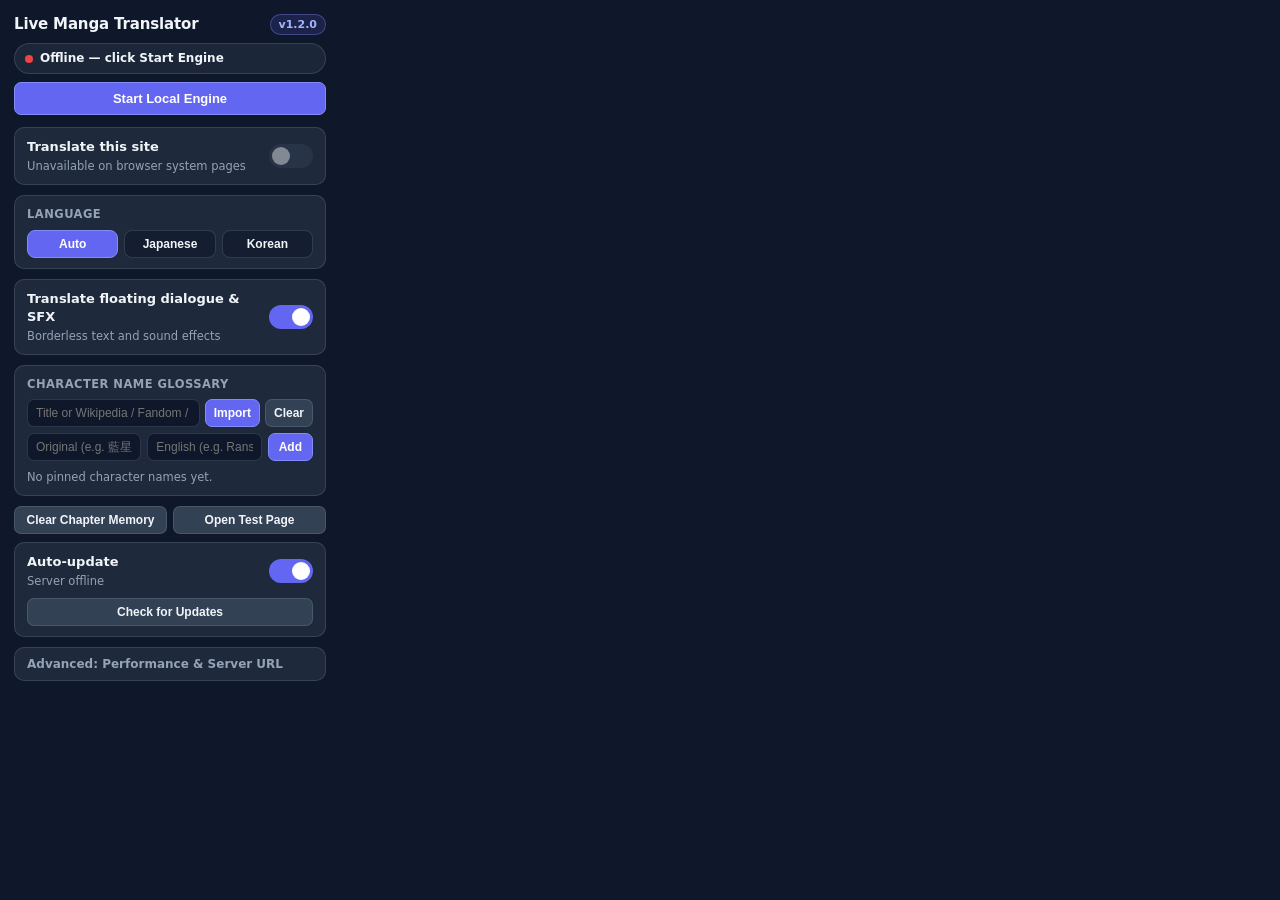
==== extension/popup.html @ 8bc72c06 "Enable full GPU offload with thermal/VRAM guards, eliminate Romaji output, and reduce extension prel" ====
<!DOCTYPE html>
<html lang="en">
<head>
  <meta charset="UTF-8" />
  <meta name="viewport" content="width=device-width, initial-scale=1.0" />
  <title>Live Manga &amp; Manhwa Translator</title>
  <style>
    :root {
      color-scheme: dark;
      --bg: #0f172a;
      --card: #1e293b;
      --border: rgba(148, 163, 184, 0.22);
      --text: #f1f5f9;
      --muted: #94a3b8;
      --accent: #6366f1;
      --accent-hover: #4f46e5;
      --ok: #22c55e;
      --warn: #f59e0b;
      --err: #ef4444;
    }

    * {
      box-sizing: border-box;
    }

    body {
      margin: 0;
      padding: 14px;
      width: 340px;
      background: var(--bg);
      color: var(--text);
      font-family: "Segoe UI", system-ui, -apple-system, sans-serif;
      font-size: 13px;
      line-height: 1.4;
    }

    .header {
      display: flex;
      flex-direction: column;
      gap: 8px;
      margin-bottom: 12px;
    }

    .title-row {
      display: flex;
      align-items: center;
      justify-content: space-between;
      gap: 8px;
    }

    .title {
      font-size: 15px;
      font-weight: 700;
      letter-spacing: -0.01em;
    }

    .version-badge {
      font-size: 11px;
      font-weight: 600;
      color: #a5b4fc;
      background: rgba(99, 102, 241, 0.16);
      border: 1px solid rgba(129, 140, 248, 0.35);
      border-radius: 999px;
      padding: 2px 8px;
      white-space: nowrap;
      flex-shrink: 0;
    }

    .status-pill {
      display: inline-flex;
      align-items: center;
      gap: 7px;
      padding: 6px 10px;
      border-radius: 999px;
      background: rgba(30, 41, 59, 0.9);
      border: 1px solid var(--border);
      font-size: 12px;
      font-weight: 600;
      width: 100%;
    }

    .status-dot {
      width: 8px;
      height: 8px;
      border-radius: 50%;
      flex-shrink: 0;
      background: var(--err);
    }

    .status-dot.ready {
      background: var(--ok);
    }

    .status-dot.loading {
      background: var(--warn);
    }

    .status-sub {
      margin-left: auto;
      font-size: 11px;
      color: var(--muted);
      font-weight: 500;
      white-space: nowrap;
    }

    .gpu-guard-notice {
      padding: 5px 10px;
      border-radius: 8px;
      font-size: 11.5px;
      font-weight: 600;
      border: 1px solid rgba(245, 158, 11, 0.4);
      background: rgba(245, 158, 11, 0.14);
      color: #fcd34d;
    }

    .gpu-guard-notice[hidden] {
      display: none;
    }

    .gpu-guard-notice.paused {
      border-color: rgba(239, 68, 68, 0.4);
      background: rgba(239, 68, 68, 0.14);
      color: #fca5a5;
    }

    .card {
      background: var(--card);
      border: 1px solid var(--border);
      border-radius: 10px;
      padding: 10px 12px;
      margin-bottom: 10px;
    }

    .site-toggle-row {
      display: flex;
      align-items: center;
      justify-content: space-between;
      gap: 10px;
    }

    .site-label {
      display: flex;
      flex-direction: column;
      gap: 2px;
      min-width: 0;
    }

    .site-label-main {
      font-weight: 600;
      font-size: 13px;
    }

    .site-host {
      font-size: 11.5px;
      color: var(--muted);
      overflow: hidden;
      text-overflow: ellipsis;
      white-space: nowrap;
    }

    .switch {
      position: relative;
      display: inline-block;
      width: 44px;
      height: 24px;
      flex-shrink: 0;
    }

    .switch input {
      opacity: 0;
      width: 0;
      height: 0;
    }

    .slider {
      position: absolute;
      cursor: pointer;
      inset: 0;
      background-color: #334155;
      border-radius: 999px;
      transition: background-color 0.16s ease;
    }

    .slider::before {
      position: absolute;
      content: "";
      height: 18px;
      width: 18px;
      left: 3px;
      bottom: 3px;
      background-color: #ffffff;
      border-radius: 50%;
      transition: transform 0.16s ease;
    }

    .switch input:checked + .slider {
      background-color: var(--accent);
    }

    .switch input:checked + .slider::before {
      transform: translateX(20px);
    }

    .switch input:disabled + .slider {
      opacity: 0.45;
      cursor: not-allowed;
    }

    .section-title {
      font-size: 11.5px;
      font-weight: 700;
      text-transform: uppercase;
      letter-spacing: 0.04em;
      color: var(--muted);
      margin-bottom: 7px;
    }

    .lang-group {
      display: grid;
      grid-template-columns: repeat(3, 1fr);
      gap: 6px;
    }

    .lang-btn {
      appearance: none;
      border: 1px solid var(--border);
      background: rgba(15, 23, 42, 0.55);
      color: var(--text);
      border-radius: 8px;
      padding: 6px 8px;
      font-size: 12px;
      font-weight: 600;
      cursor: pointer;
    }

    .lang-btn.active {
      background: var(--accent);
      border-color: #818cf8;
      color: #ffffff;
    }

    .glossary-lookup-form {
      display: grid;
      grid-template-columns: 1fr auto auto;
      gap: 5px;
      margin-bottom: 6px;
    }

    .glossary-lookup-form .btn {
      padding: 6px 8px;
      white-space: nowrap;
    }

    .glossary-form {
      display: grid;
      grid-template-columns: 1fr 1fr auto;
      gap: 6px;
      margin-bottom: 8px;
    }

    input[type="text"],
    input[type="url"] {
      width: 100%;
      background: #0f172a;
      color: var(--text);
      border: 1px solid var(--border);
      border-radius: 7px;
      padding: 6px 8px;
      font-size: 12px;
      outline: none;
    }

    input[type="text"]:focus,
    input[type="url"]:focus {
      border-color: var(--accent);
    }

    .btn {
      appearance: none;
      border: 1px solid var(--border);
      background: #334155;
      color: var(--text);
      border-radius: 7px;
      padding: 6px 10px;
      font-size: 12px;
      font-weight: 600;
      cursor: pointer;
    }

    .btn:hover {
      background: #475569;
    }

    .btn-primary {
      background: var(--accent);
      border-color: #818cf8;
      color: #ffffff;
    }

    .btn-primary:hover {
      background: var(--accent-hover);
    }

    .btn-danger {
      background: rgba(239, 68, 68, 0.14);
      border-color: rgba(239, 68, 68, 0.35);
      color: #fca5a5;
    }

    .btn-danger:hover {
      background: rgba(239, 68, 68, 0.24);
    }

    .glossary-list {
      display: flex;
      flex-direction: column;
      gap: 5px;
      max-height: 112px;
      overflow-y: auto;
    }

    .glossary-empty {
      font-size: 11.5px;
      color: var(--muted);
    }

    .glossary-item {
      display: flex;
      align-items: center;
      justify-content: space-between;
      gap: 6px;
      background: rgba(15, 23, 42, 0.6);
      border: 1px solid rgba(148, 163, 184, 0.14);
      border-radius: 6px;
      padding: 4px 8px;
      font-size: 12px;
    }

    .glossary-pair {
      overflow: hidden;
      text-overflow: ellipsis;
      white-space: nowrap;
    }

    .glossary-del {
      appearance: none;
      border: none;
      background: transparent;
      color: var(--muted);
      cursor: pointer;
      font-size: 14px;
      line-height: 1;
      padding: 0 3px;
    }

    .glossary-del:hover {
      color: #fca5a5;
    }

    .actions {
      display: grid;
      grid-template-columns: 1fr 1fr;
      gap: 6px;
      margin-bottom: 8px;
    }

    .actions .btn-full {
      grid-column: 1 / -1;
    }

    details.advanced {
      background: var(--card);
      border: 1px solid var(--border);
      border-radius: 10px;
      padding: 8px 12px;
    }

    details.advanced summary {
      cursor: pointer;
      font-size: 12px;
      font-weight: 600;
      color: var(--muted);
      list-style: none;
    }

    .server-row {
      display: flex;
      gap: 6px;
      margin-top: 8px;
    }

    .advanced-toggle-row {
      display: flex;
      align-items: center;
      justify-content: space-between;
      gap: 10px;
      margin-top: 10px;
      padding-bottom: 8px;
      border-bottom: 1px solid var(--border);
    }

    .update-row {
      display: flex;
      align-items: center;
      justify-content: space-between;
      gap: 10px;
    }

    .update-status-text {
      font-size: 11.5px;
      color: var(--muted);
    }

    .update-status-text.has-update {
      color: var(--warn);
      font-weight: 600;
    }

    .update-actions {
      display: flex;
      gap: 6px;
      margin-top: 8px;
    }

    .update-actions .btn {
      flex: 1;
    }

    .btn[hidden] {
      display: none;
    }

    .btn:disabled {
      opacity: 0.6;
      cursor: progress;
    }

    .btn-start {
      width: 100%;
      padding: 8px 10px;
      font-size: 13px;
    }

    .feedback {
      min-height: 16px;
      margin-top: 6px;
      font-size: 11.5px;
      color: #a5b4fc;
      text-align: center;
    }
  </style>
</head>
<body>
  <div class="header">
    <div class="title-row">
      <div class="title">Live Manga Translator</div>
      <span class="version-badge" id="versionBadge">v1.2.0</span>
    </div>
    <div class="status-pill" id="statusPill">
      <span class="status-dot" id="statusDot"></span>
      <span id="statusText">Checking local engine...</span>
      <span class="status-sub" id="statusVram"></span>
    </div>
    <div class="gpu-guard-notice" id="gpuGuardNotice" hidden></div>
    <button type="button" class="btn btn-primary btn-start" id="startEngineBtn" hidden>Start Local Engine</button>
  </div>

  <div class="card">
    <div class="site-toggle-row">
      <div class="site-label">
        <span class="site-label-main">Translate this site</span>
        <span class="site-host" id="siteHost">Detecting site...</span>
      </div>
      <label class="switch">
        <input type="checkbox" id="siteToggle" />
        <span class="slider"></span>
      </label>
    </div>
  </div>

  <div class="card">
    <div class="section-title">Language</div>
    <div class="lang-group" id="langGroup">
      <button type="button" class="lang-btn" data-lang="auto">Auto</button>
      <button type="button" class="lang-btn" data-lang="ja">Japanese</button>
      <button type="button" class="lang-btn" data-lang="ko">Korean</button>
    </div>
  </div>

  <div class="card">
    <div class="site-toggle-row">
      <div class="site-label">
        <span class="site-label-main">Translate floating dialogue &amp; SFX</span>
        <span class="site-host">Borderless text and sound effects</span>
      </div>
      <label class="switch">
        <input type="checkbox" id="floatingToggle" checked />
        <span class="slider"></span>
      </label>
    </div>
  </div>

  <div class="card">
    <div class="section-title">Character Name Glossary</div>
    <form class="glossary-lookup-form" id="glossaryLookupForm">
      <input
        type="text"
        id="glossaryLookupInput"
        placeholder="Title or Wikipedia / Fandom / AniList URL"
      />
      <button type="submit" class="btn btn-primary" id="glossaryLookupBtn">Import</button>
      <button type="button" class="btn" id="glossaryClearBtn" title="Clear glossary for this series">Clear</button>
    </form>
    <form class="glossary-form" id="glossaryForm">
      <input type="text" id="glossaryOrig" placeholder="Original (e.g. 藍星)" />
      <input type="text" id="glossaryEng" placeholder="English (e.g. Ranshin)" />
      <button type="submit" class="btn btn-primary">Add</button>
    </form>
    <div class="glossary-list" id="glossaryList">
      <div class="glossary-empty">No pinned character names yet.</div>
    </div>
  </div>

  <div class="actions">
    <button type="button" class="btn" id="clearMemoryBtn">Clear Chapter Memory</button>
    <button type="button" class="btn" id="openTestBtn">Open Test Page</button>
    <button type="button" class="btn btn-danger btn-full" id="shutdownBtn" hidden>Stop Local GPU Engine</button>
  </div>

  <div class="card">
    <div class="update-row">
      <div class="site-label">
        <span class="site-label-main">Auto-update</span>
        <span class="update-status-text" id="updateStatusText">Checking updates...</span>
      </div>
      <label class="switch">
        <input type="checkbox" id="autoUpdateToggle" checked />
        <span class="slider"></span>
      </label>
    </div>
    <div class="update-actions">
      <button type="button" class="btn" id="checkUpdatesBtn">Check for Updates</button>
      <button type="button" class="btn btn-primary" id="installUpdateBtn" hidden>Install Update</button>
    </div>
  </div>

  <details class="advanced">
    <summary>Advanced: Performance &amp; Server URL</summary>
    <div class="advanced-toggle-row">
      <div class="site-label">
        <span class="site-label-main">Preload whole chapter</span>
        <span class="site-host">Background-translate offscreen pages (higher GPU load)</span>
      </div>
      <label class="switch">
        <input type="checkbox" id="preloadToggle" />
        <span class="slider"></span>
      </label>
    </div>
    <div class="server-row">
      <input type="url" id="serverUrlInput" placeholder="http://127.0.0.1:8765" />
      <button type="button" class="btn btn-primary" id="saveServerUrlBtn">Save</button>
    </div>
  </details>

  <div class="feedback" id="feedback"></div>

  <script src="popup.js"></script>
</body>
</html>
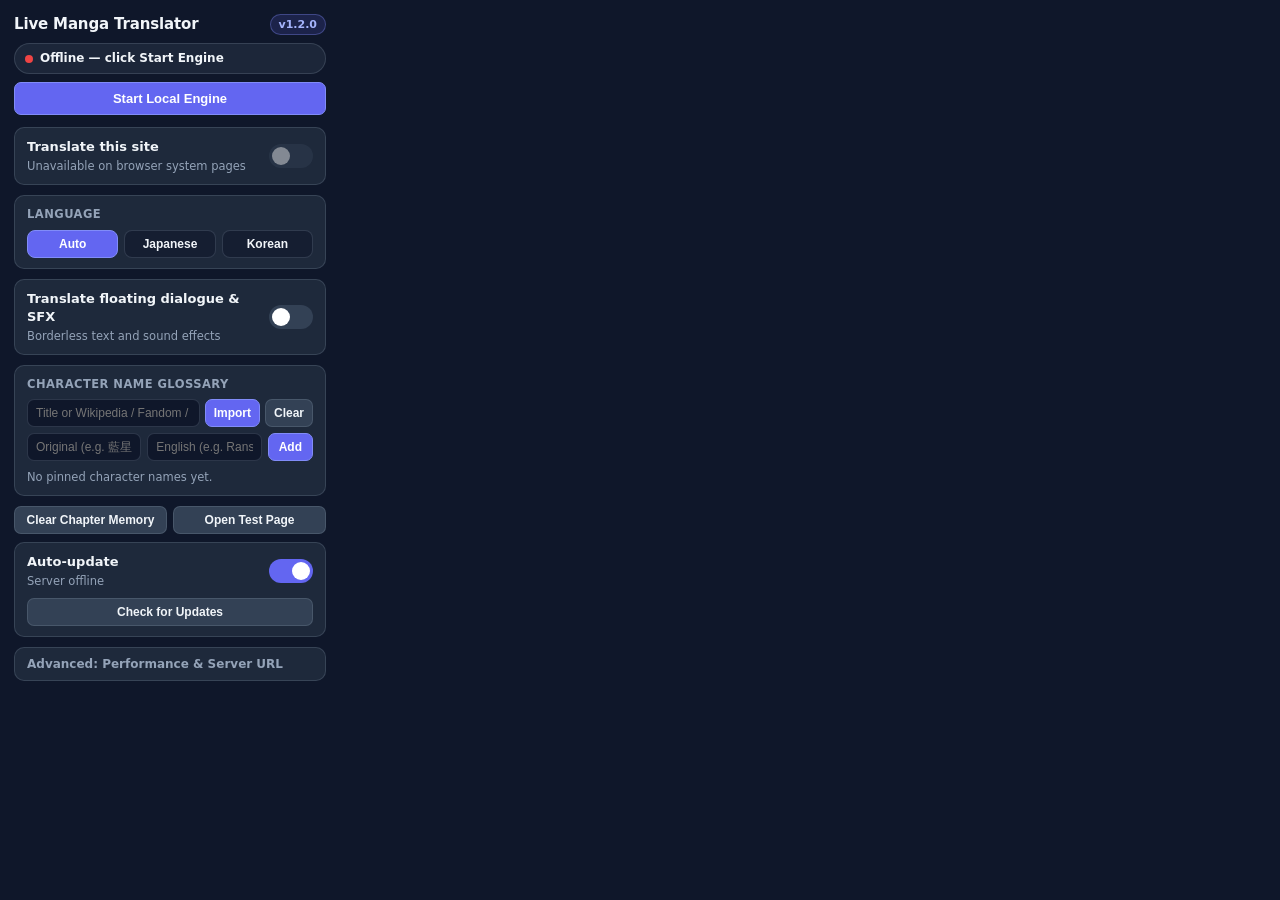
==== commit 7c6cfadc: "Restore Qwen2.5-7B default, CUDA OCR headroom, natural dialogue localization, and OCR progress UX" ====
--- a/extension/popup.html
+++ b/extension/popup.html
@@ -494,7 +494,7 @@
         <span class="site-host">Borderless text and sound effects</span>
       </div>
       <label class="switch">
-        <input type="checkbox" id="floatingToggle" checked />
+        <input type="checkbox" id="floatingToggle" />
         <span class="slider"></span>
       </label>
     </div>
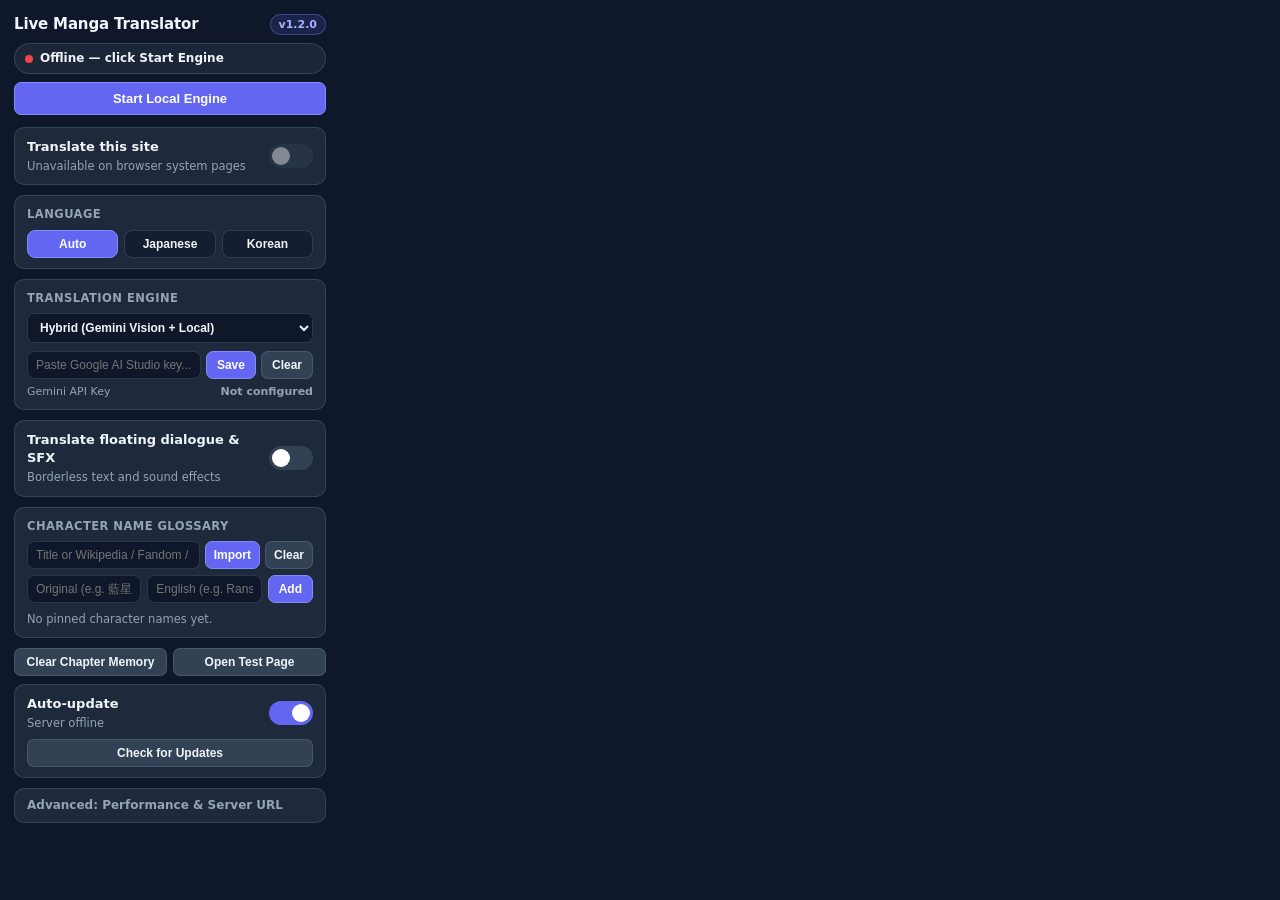
==== commit 2e00f26f: "Add Gemini Vision hybrid translation, multi-model JP/KR local routing, and engine settings UI" ====
--- a/extension/popup.html
+++ b/extension/popup.html
@@ -259,7 +259,8 @@
     }
 
     input[type="text"],
-    input[type="url"] {
+    input[type="url"],
+    input[type="password"] {
       width: 100%;
       background: #0f172a;
       color: var(--text);
@@ -271,8 +272,52 @@
     }
 
     input[type="text"]:focus,
-    input[type="url"]:focus {
+    input[type="url"]:focus,
+    input[type="password"]:focus {
       border-color: var(--accent);
+    }
+
+    select.engine-select {
+      width: 100%;
+      background: #0f172a;
+      color: var(--text);
+      border: 1px solid var(--border);
+      border-radius: 7px;
+      padding: 6px 8px;
+      font-size: 12px;
+      font-weight: 600;
+      outline: none;
+      margin-bottom: 8px;
+    }
+
+    select.engine-select:focus {
+      border-color: var(--accent);
+    }
+
+    .gemini-key-row {
+      display: grid;
+      grid-template-columns: 1fr auto auto;
+      gap: 5px;
+      align-items: center;
+    }
+
+    .key-status-row {
+      display: flex;
+      align-items: center;
+      justify-content: space-between;
+      margin-top: 5px;
+      font-size: 11px;
+      color: var(--muted);
+    }
+
+    .key-status {
+      font-size: 11px;
+      font-weight: 600;
+      color: var(--muted);
+    }
+
+    .key-status.configured {
+      color: var(--ok);
     }
 
     .btn {
@@ -484,6 +529,29 @@
       <button type="button" class="lang-btn" data-lang="auto">Auto</button>
       <button type="button" class="lang-btn" data-lang="ja">Japanese</button>
       <button type="button" class="lang-btn" data-lang="ko">Korean</button>
+    </div>
+  </div>
+
+  <div class="card">
+    <div class="section-title">Translation Engine</div>
+    <select id="engineModeSelect" class="engine-select" aria-label="Translation Engine">
+      <option value="hybrid">Hybrid (Gemini Vision + Local)</option>
+      <option value="local">Local Only (Shisa JP / EXAONE KR)</option>
+      <option value="gemini">Gemini Vision Only</option>
+    </select>
+    <div class="gemini-key-row">
+      <input
+        id="geminiKeyInput"
+        type="password"
+        placeholder="Paste Google AI Studio key..."
+        autocomplete="off"
+      />
+      <button type="button" class="btn btn-primary" id="saveGeminiKeyBtn">Save</button>
+      <button type="button" class="btn" id="clearGeminiKeyBtn">Clear</button>
+    </div>
+    <div class="key-status-row">
+      <span>Gemini API Key</span>
+      <span class="key-status" id="geminiKeyStatus">Not configured</span>
     </div>
   </div>
 
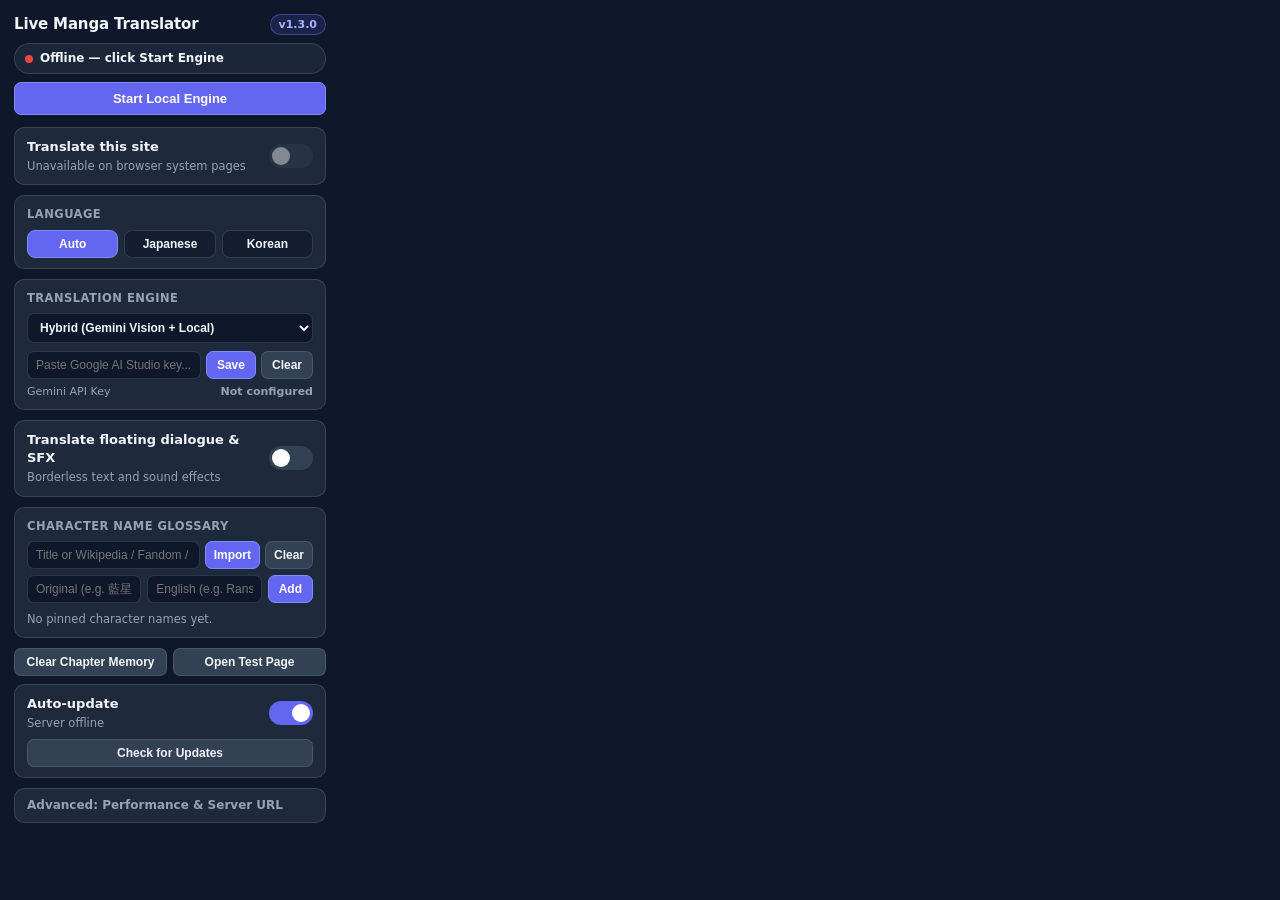
==== commit 8fab78f0: "Bump extension version to 1.3.0 and add GEMINI.md release rules" ====
--- a/extension/popup.html
+++ b/extension/popup.html
@@ -499,7 +499,7 @@
   <div class="header">
     <div class="title-row">
       <div class="title">Live Manga Translator</div>
-      <span class="version-badge" id="versionBadge">v1.2.0</span>
+      <span class="version-badge" id="versionBadge">v1.3.0</span>
     </div>
     <div class="status-pill" id="statusPill">
       <span class="status-dot" id="statusDot"></span>
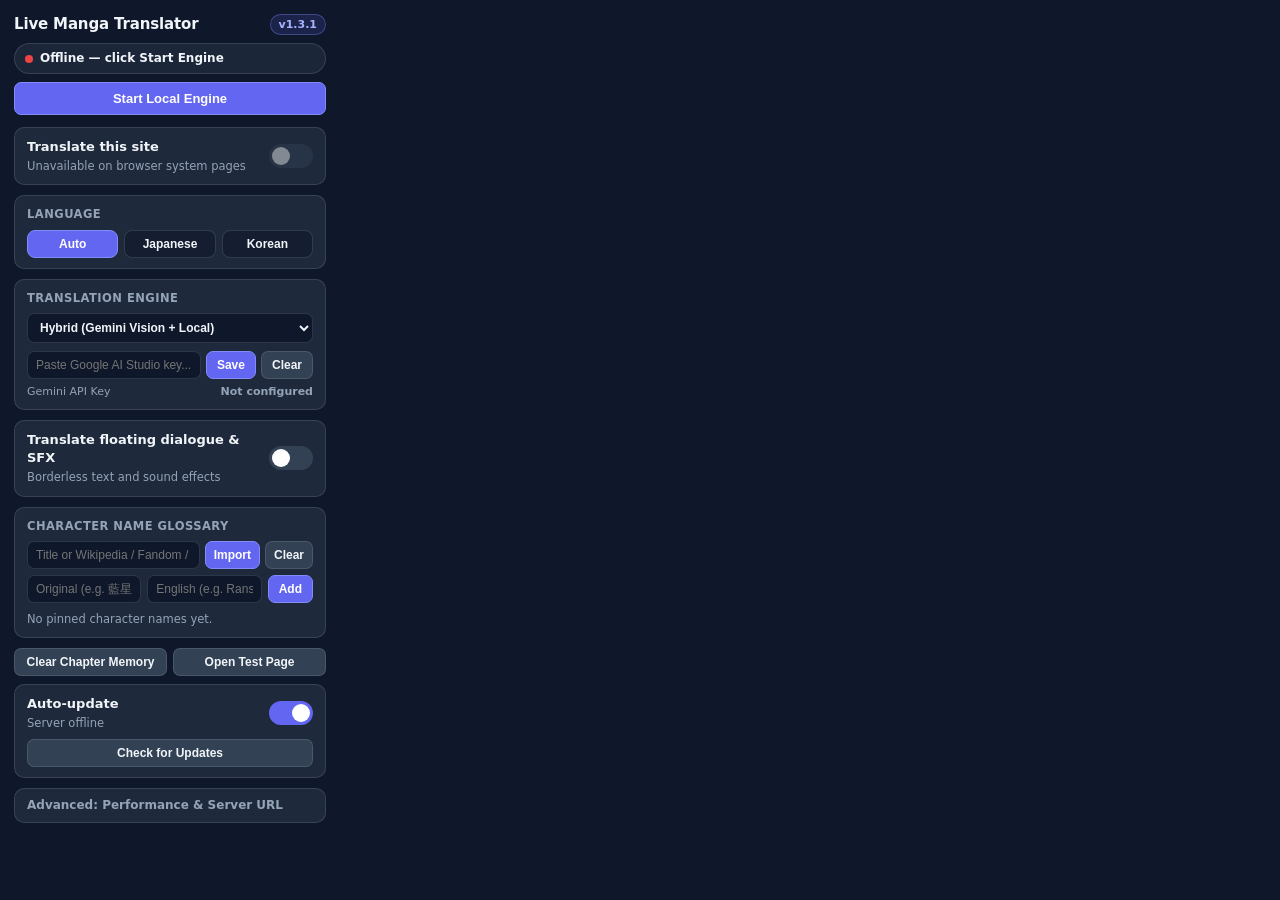
==== commit a7eeae4b: "Enforce strict English-only output against Spanish leaks, fix Korean auto-OCR, and bump to v1.3.1" ====
--- a/extension/popup.html
+++ b/extension/popup.html
@@ -499,7 +499,7 @@
   <div class="header">
     <div class="title-row">
       <div class="title">Live Manga Translator</div>
-      <span class="version-badge" id="versionBadge">v1.3.0</span>
+      <span class="version-badge" id="versionBadge">v1.3.1</span>
     </div>
     <div class="status-pill" id="statusPill">
       <span class="status-dot" id="statusDot"></span>
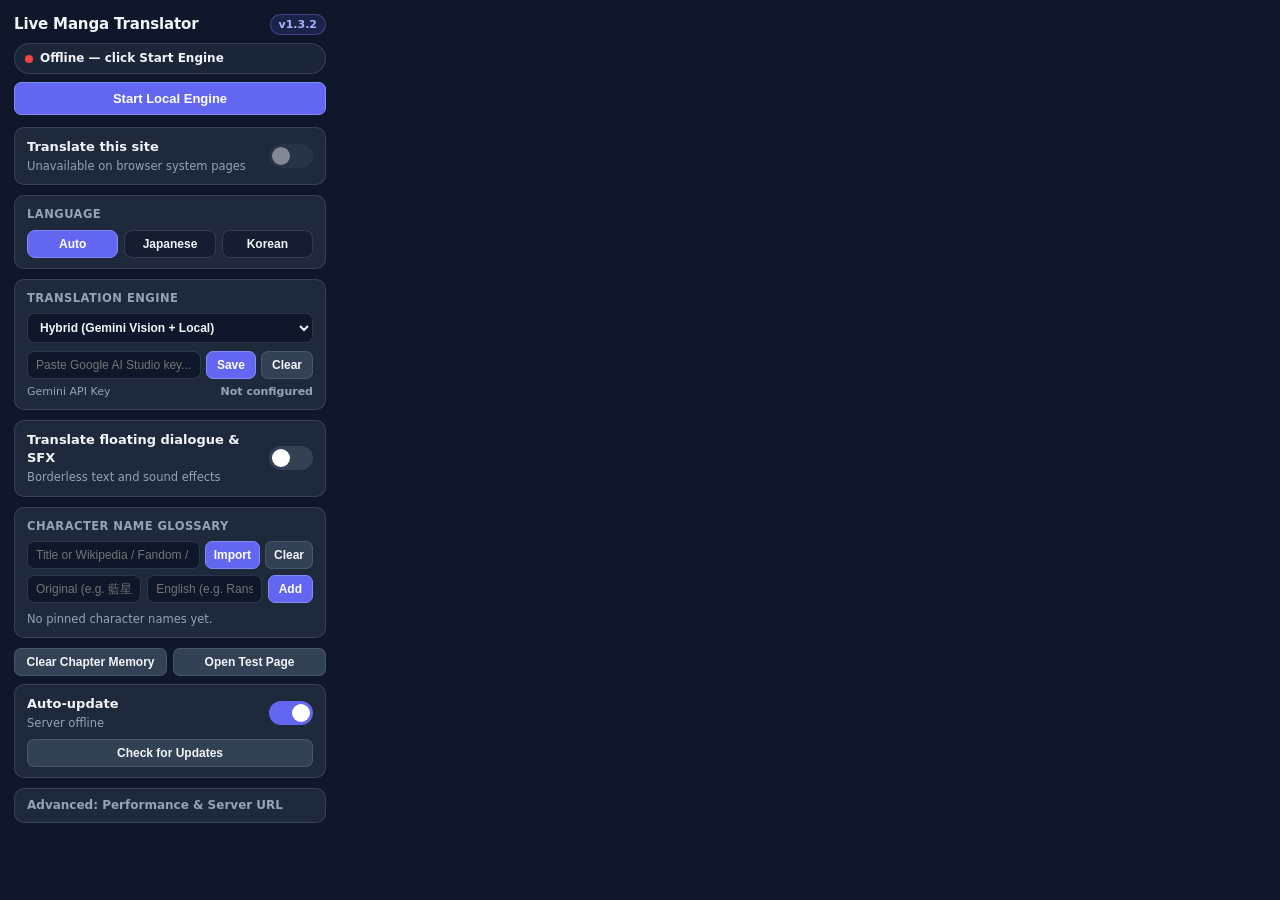
==== commit fe743d8e: "Fix Windows PID-reuse bug in native host supervisor and bump to v1.3.2" ====
--- a/extension/popup.html
+++ b/extension/popup.html
@@ -499,7 +499,7 @@
   <div class="header">
     <div class="title-row">
       <div class="title">Live Manga Translator</div>
-      <span class="version-badge" id="versionBadge">v1.3.1</span>
+      <span class="version-badge" id="versionBadge">v1.3.2</span>
     </div>
     <div class="status-pill" id="statusPill">
       <span class="status-dot" id="statusDot"></span>
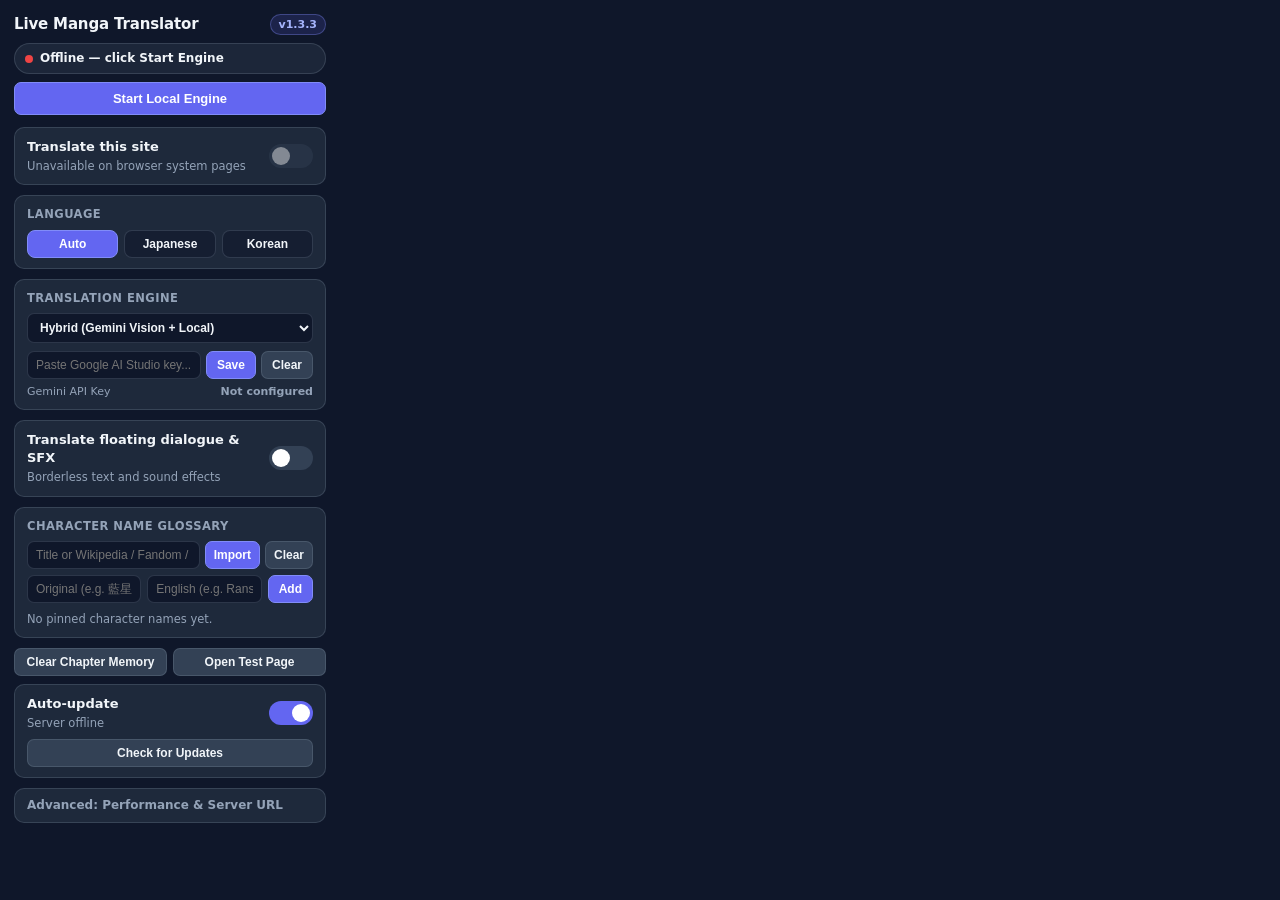
==== commit ce58efc6: "Fix 2.3s /health dead-port stall, lazy-load page detection, and popup flicker (v1.3.3)" ====
--- a/extension/popup.html
+++ b/extension/popup.html
@@ -499,7 +499,7 @@
   <div class="header">
     <div class="title-row">
       <div class="title">Live Manga Translator</div>
-      <span class="version-badge" id="versionBadge">v1.3.2</span>
+      <span class="version-badge" id="versionBadge">v1.3.3</span>
     </div>
     <div class="status-pill" id="statusPill">
       <span class="status-dot" id="statusDot"></span>
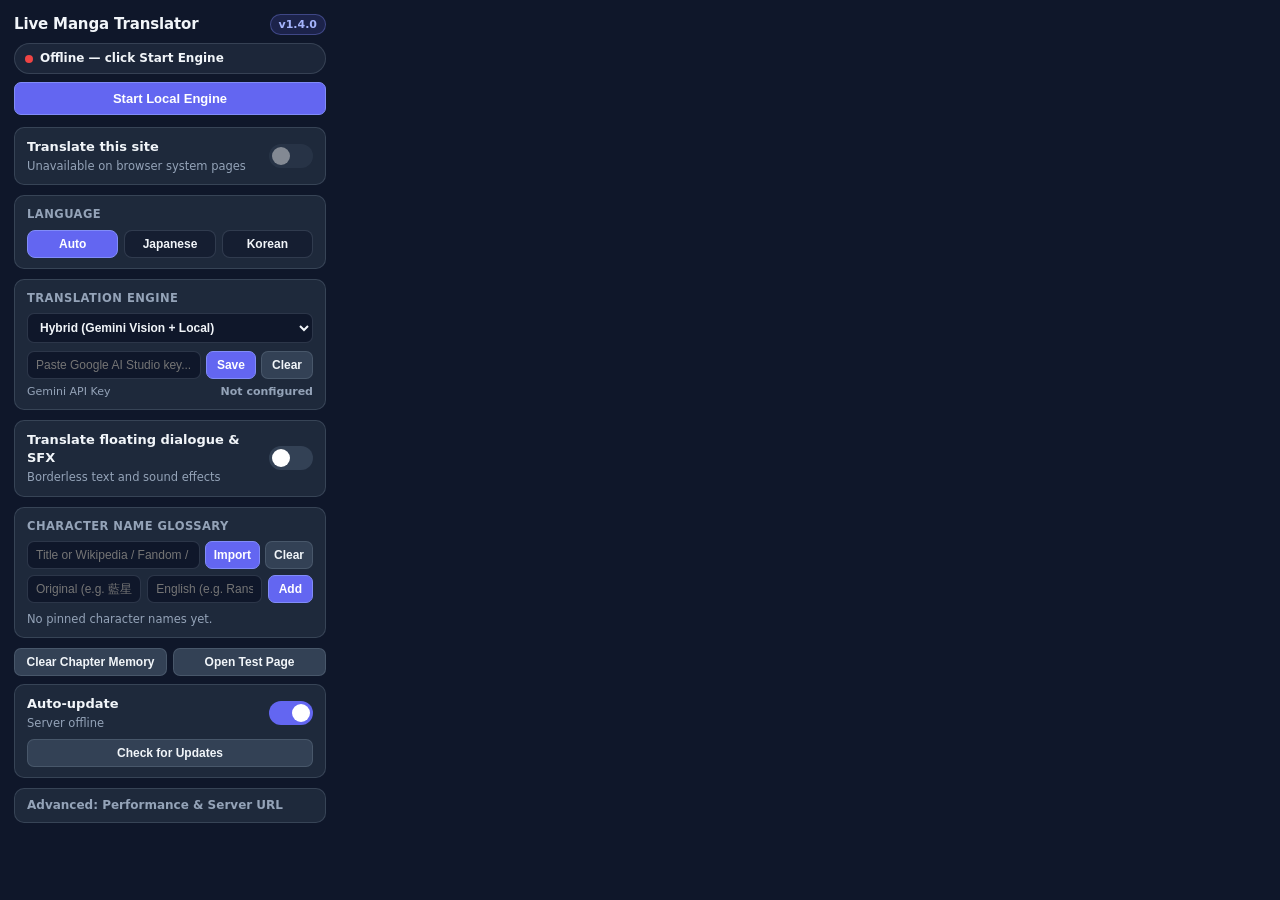
==== commit 701f683b: "Add startup and page translation percentage progress indicators (v1.4.0)" ====
--- a/extension/popup.html
+++ b/extension/popup.html
@@ -103,6 +103,26 @@
       white-space: nowrap;
     }
 
+    .loading-progress-bar {
+      width: 100%;
+      height: 4px;
+      border-radius: 999px;
+      background: rgba(148, 163, 184, 0.2);
+      overflow: hidden;
+    }
+
+    .loading-progress-bar[hidden] {
+      display: none;
+    }
+
+    .loading-progress-fill {
+      height: 100%;
+      width: 0%;
+      border-radius: 999px;
+      background: linear-gradient(90deg, #6366f1, #f59e0b);
+      transition: width 0.25s ease;
+    }
+
     .gpu-guard-notice {
       padding: 5px 10px;
       border-radius: 8px;
@@ -499,12 +519,15 @@
   <div class="header">
     <div class="title-row">
       <div class="title">Live Manga Translator</div>
-      <span class="version-badge" id="versionBadge">v1.3.3</span>
+      <span class="version-badge" id="versionBadge">v1.4.0</span>
     </div>
     <div class="status-pill" id="statusPill">
       <span class="status-dot" id="statusDot"></span>
       <span id="statusText">Checking local engine...</span>
       <span class="status-sub" id="statusVram"></span>
+    </div>
+    <div class="loading-progress-bar" id="loadingProgressBar" hidden>
+      <div class="loading-progress-fill" id="loadingProgressFill"></div>
     </div>
     <div class="gpu-guard-notice" id="gpuGuardNotice" hidden></div>
     <button type="button" class="btn btn-primary btn-start" id="startEngineBtn" hidden>Start Local Engine</button>
